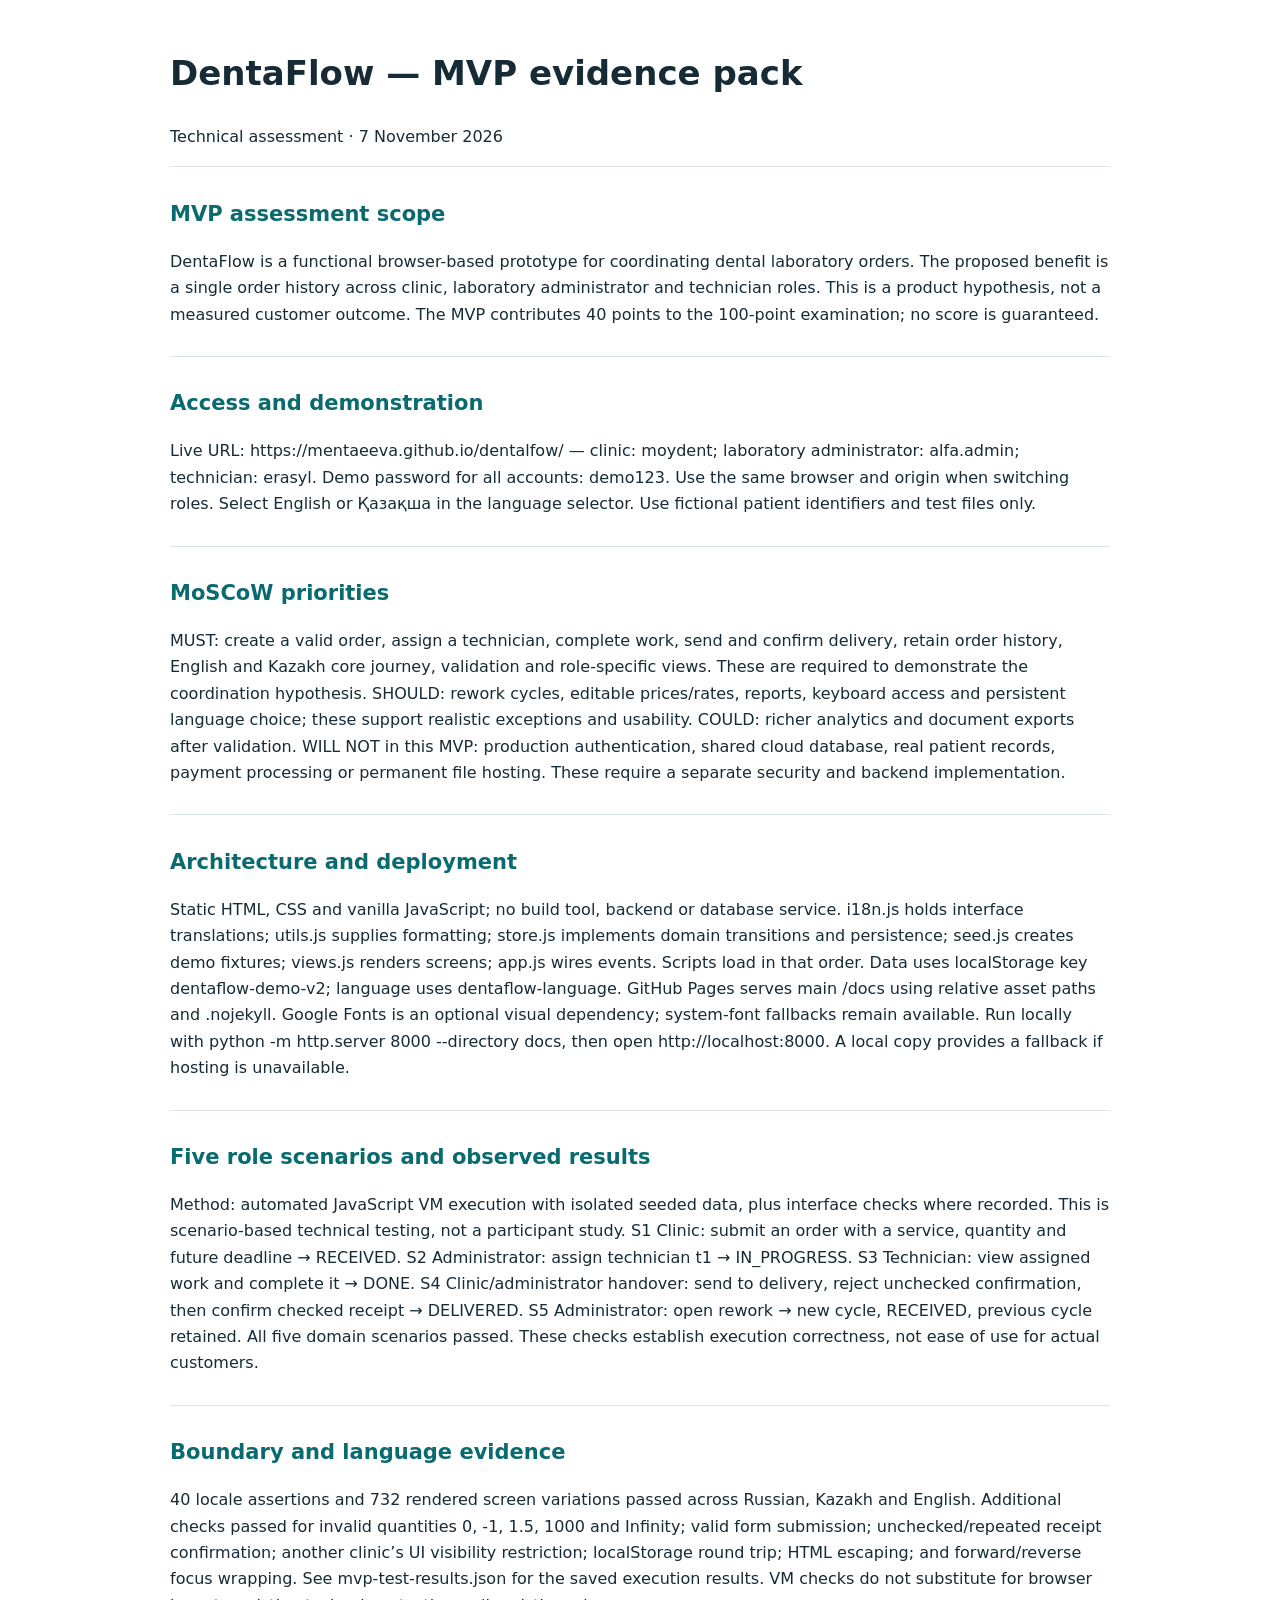
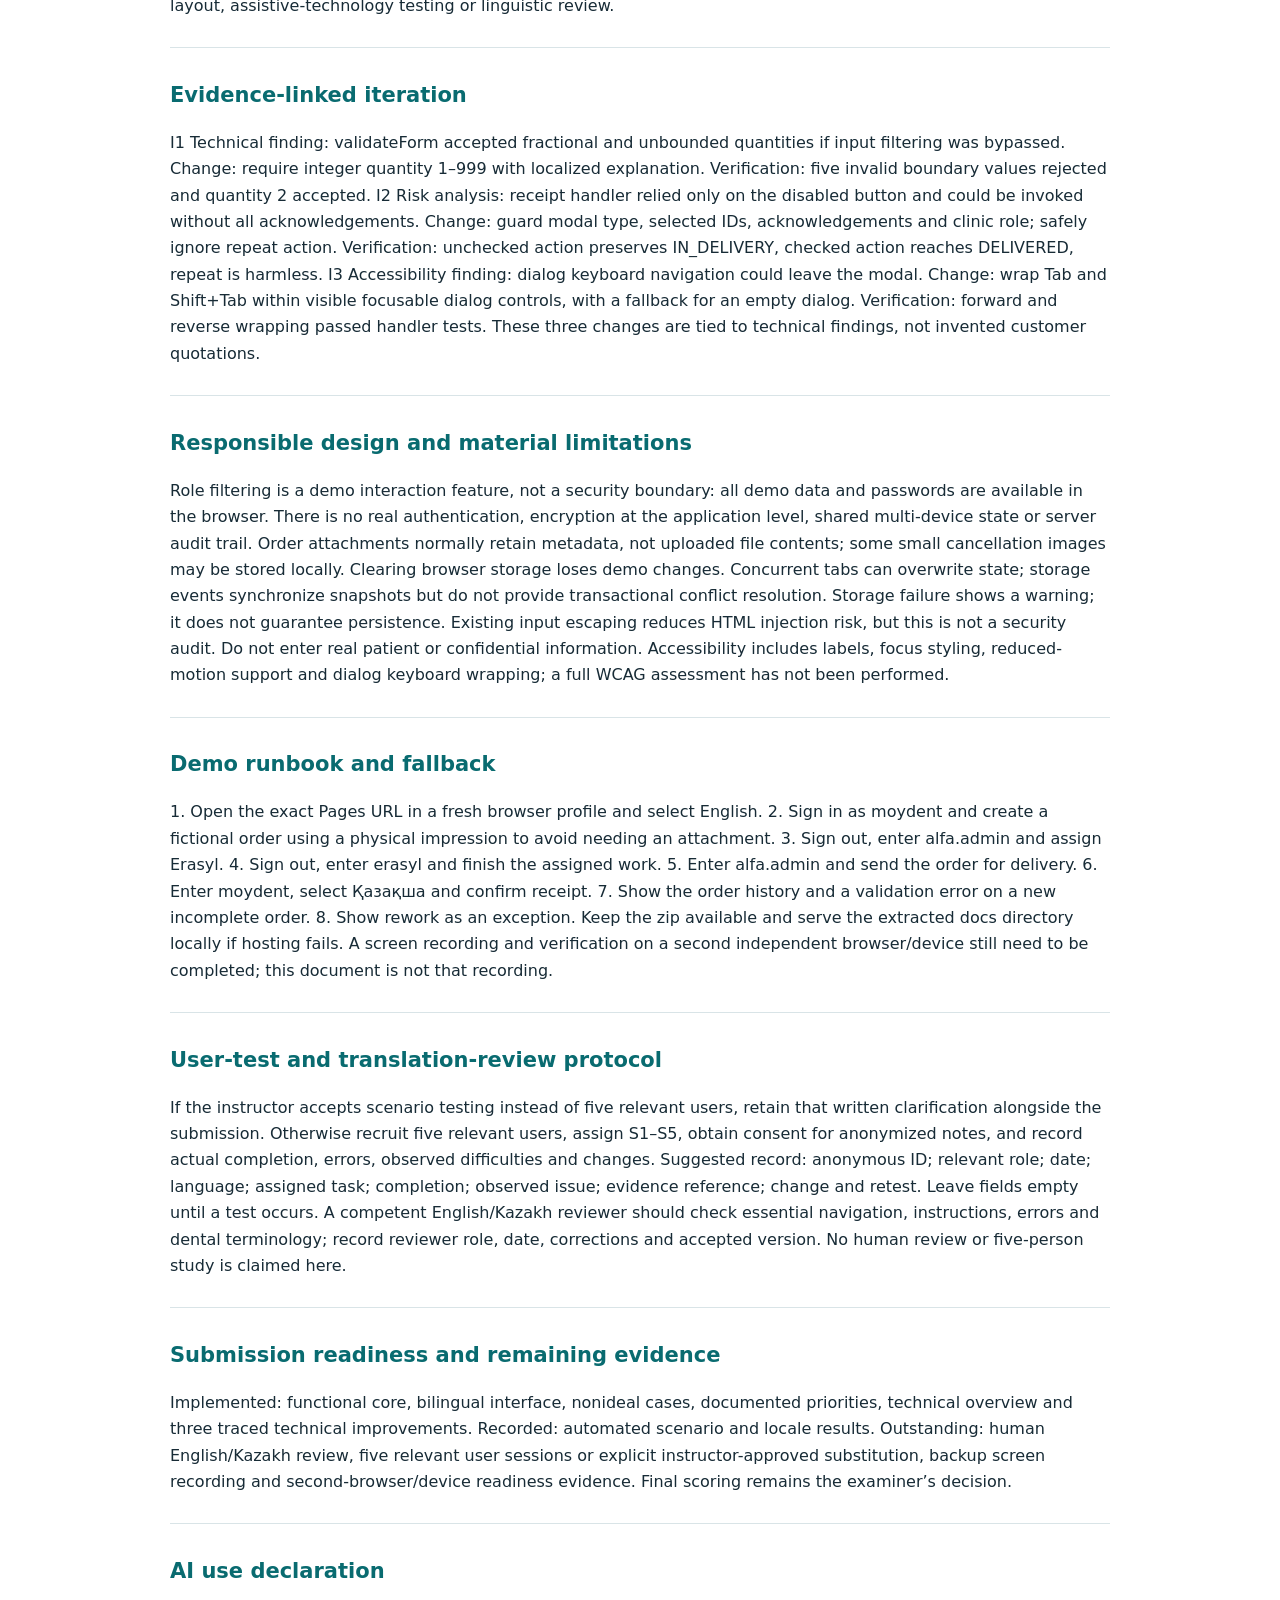
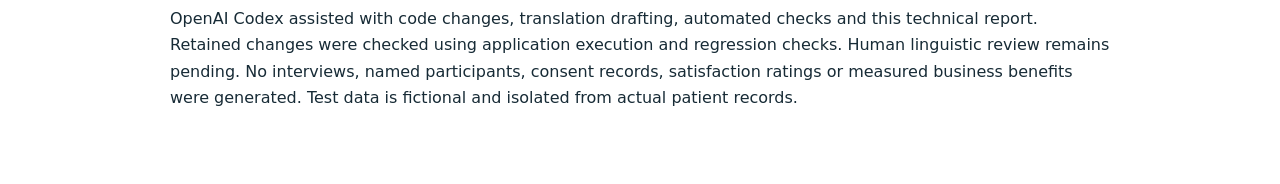
==== docs/MVP-evidence.html @ 579f5561 "Document MVP scope, technical checks, priorities and assessment evidence" ====
<!doctype html><html lang="en"><meta charset="utf-8"><meta name="viewport" content="width=device-width"><title>DentaFlow MVP evidence</title><style>body{font:16px/1.65 system-ui,sans-serif;color:#172b36;max-width:940px;margin:45px auto;padding:0 24px}h1{font-size:34px}h2{font-size:21px;color:#096b70}section{border-top:1px solid #d9e4e7;padding:12px 0}p{white-space:pre-line}@media print{body{font:11pt/1.45 serif;margin:0}section{break-inside:avoid}}</style><h1>DentaFlow — MVP evidence pack</h1><p>Technical assessment · 7 November 2026</p><section><h2>MVP assessment scope</h2><p>DentaFlow is a functional browser-based prototype for coordinating dental laboratory orders. The proposed benefit is a single order history across clinic, laboratory administrator and technician roles. This is a product hypothesis, not a measured customer outcome. The MVP contributes 40 points to the 100-point examination; no score is guaranteed.</p></section><section><h2>Access and demonstration</h2><p>Live URL: https://mentaeeva.github.io/dentalfow/ — clinic: moydent; laboratory administrator: alfa.admin; technician: erasyl. Demo password for all accounts: demo123. Use the same browser and origin when switching roles. Select English or Қазақша in the language selector. Use fictional patient identifiers and test files only.</p></section><section><h2>MoSCoW priorities</h2><p>MUST: create a valid order, assign a technician, complete work, send and confirm delivery, retain order history, English and Kazakh core journey, validation and role-specific views. These are required to demonstrate the coordination hypothesis. SHOULD: rework cycles, editable prices/rates, reports, keyboard access and persistent language choice; these support realistic exceptions and usability. COULD: richer analytics and document exports after validation. WILL NOT in this MVP: production authentication, shared cloud database, real patient records, payment processing or permanent file hosting. These require a separate security and backend implementation.</p></section><section><h2>Architecture and deployment</h2><p>Static HTML, CSS and vanilla JavaScript; no build tool, backend or database service. i18n.js holds interface translations; utils.js supplies formatting; store.js implements domain transitions and persistence; seed.js creates demo fixtures; views.js renders screens; app.js wires events. Scripts load in that order. Data uses localStorage key dentaflow-demo-v2; language uses dentaflow-language. GitHub Pages serves main /docs using relative asset paths and .nojekyll. Google Fonts is an optional visual dependency; system-font fallbacks remain available. Run locally with python -m http.server 8000 --directory docs, then open http://localhost:8000. A local copy provides a fallback if hosting is unavailable.</p></section><section><h2>Five role scenarios and observed results</h2><p>Method: automated JavaScript VM execution with isolated seeded data, plus interface checks where recorded. This is scenario-based technical testing, not a participant study. S1 Clinic: submit an order with a service, quantity and future deadline → RECEIVED. S2 Administrator: assign technician t1 → IN_PROGRESS. S3 Technician: view assigned work and complete it → DONE. S4 Clinic/administrator handover: send to delivery, reject unchecked confirmation, then confirm checked receipt → DELIVERED. S5 Administrator: open rework → new cycle, RECEIVED, previous cycle retained. All five domain scenarios passed. These checks establish execution correctness, not ease of use for actual customers.</p></section><section><h2>Boundary and language evidence</h2><p>40 locale assertions and 732 rendered screen variations passed across Russian, Kazakh and English. Additional checks passed for invalid quantities 0, -1, 1.5, 1000 and Infinity; valid form submission; unchecked/repeated receipt confirmation; another clinic’s UI visibility restriction; localStorage round trip; HTML escaping; and forward/reverse focus wrapping. See mvp-test-results.json for the saved execution results. VM checks do not substitute for browser layout, assistive-technology testing or linguistic review.</p></section><section><h2>Evidence-linked iteration</h2><p>I1 Technical finding: validateForm accepted fractional and unbounded quantities if input filtering was bypassed. Change: require integer quantity 1–999 with localized explanation. Verification: five invalid boundary values rejected and quantity 2 accepted. I2 Risk analysis: receipt handler relied only on the disabled button and could be invoked without all acknowledgements. Change: guard modal type, selected IDs, acknowledgements and clinic role; safely ignore repeat action. Verification: unchecked action preserves IN_DELIVERY, checked action reaches DELIVERED, repeat is harmless. I3 Accessibility finding: dialog keyboard navigation could leave the modal. Change: wrap Tab and Shift+Tab within visible focusable dialog controls, with a fallback for an empty dialog. Verification: forward and reverse wrapping passed handler tests. These three changes are tied to technical findings, not invented customer quotations.</p></section><section><h2>Responsible design and material limitations</h2><p>Role filtering is a demo interaction feature, not a security boundary: all demo data and passwords are available in the browser. There is no real authentication, encryption at the application level, shared multi-device state or server audit trail. Order attachments normally retain metadata, not uploaded file contents; some small cancellation images may be stored locally. Clearing browser storage loses demo changes. Concurrent tabs can overwrite state; storage events synchronize snapshots but do not provide transactional conflict resolution. Storage failure shows a warning; it does not guarantee persistence. Existing input escaping reduces HTML injection risk, but this is not a security audit. Do not enter real patient or confidential information. Accessibility includes labels, focus styling, reduced-motion support and dialog keyboard wrapping; a full WCAG assessment has not been performed.</p></section><section><h2>Demo runbook and fallback</h2><p>1. Open the exact Pages URL in a fresh browser profile and select English. 2. Sign in as moydent and create a fictional order using a physical impression to avoid needing an attachment. 3. Sign out, enter alfa.admin and assign Erasyl. 4. Sign out, enter erasyl and finish the assigned work. 5. Enter alfa.admin and send the order for delivery. 6. Enter moydent, select Қазақша and confirm receipt. 7. Show the order history and a validation error on a new incomplete order. 8. Show rework as an exception. Keep the zip available and serve the extracted docs directory locally if hosting fails. A screen recording and verification on a second independent browser/device still need to be completed; this document is not that recording.</p></section><section><h2>User-test and translation-review protocol</h2><p>If the instructor accepts scenario testing instead of five relevant users, retain that written clarification alongside the submission. Otherwise recruit five relevant users, assign S1–S5, obtain consent for anonymized notes, and record actual completion, errors, observed difficulties and changes. Suggested record: anonymous ID; relevant role; date; language; assigned task; completion; observed issue; evidence reference; change and retest. Leave fields empty until a test occurs. A competent English/Kazakh reviewer should check essential navigation, instructions, errors and dental terminology; record reviewer role, date, corrections and accepted version. No human review or five-person study is claimed here.</p></section><section><h2>Submission readiness and remaining evidence</h2><p>Implemented: functional core, bilingual interface, nonideal cases, documented priorities, technical overview and three traced technical improvements. Recorded: automated scenario and locale results. Outstanding: human English/Kazakh review, five relevant user sessions or explicit instructor-approved substitution, backup screen recording and second-browser/device readiness evidence. Final scoring remains the examiner’s decision.</p></section><section><h2>AI use declaration</h2><p>OpenAI Codex assisted with code changes, translation drafting, automated checks and this technical report. Retained changes were checked using application execution and regression checks. Human linguistic review remains pending. No interviews, named participants, consent records, satisfaction ratings or measured business benefits were generated. Test data is fictional and isolated from actual patient records.</p></section></html>
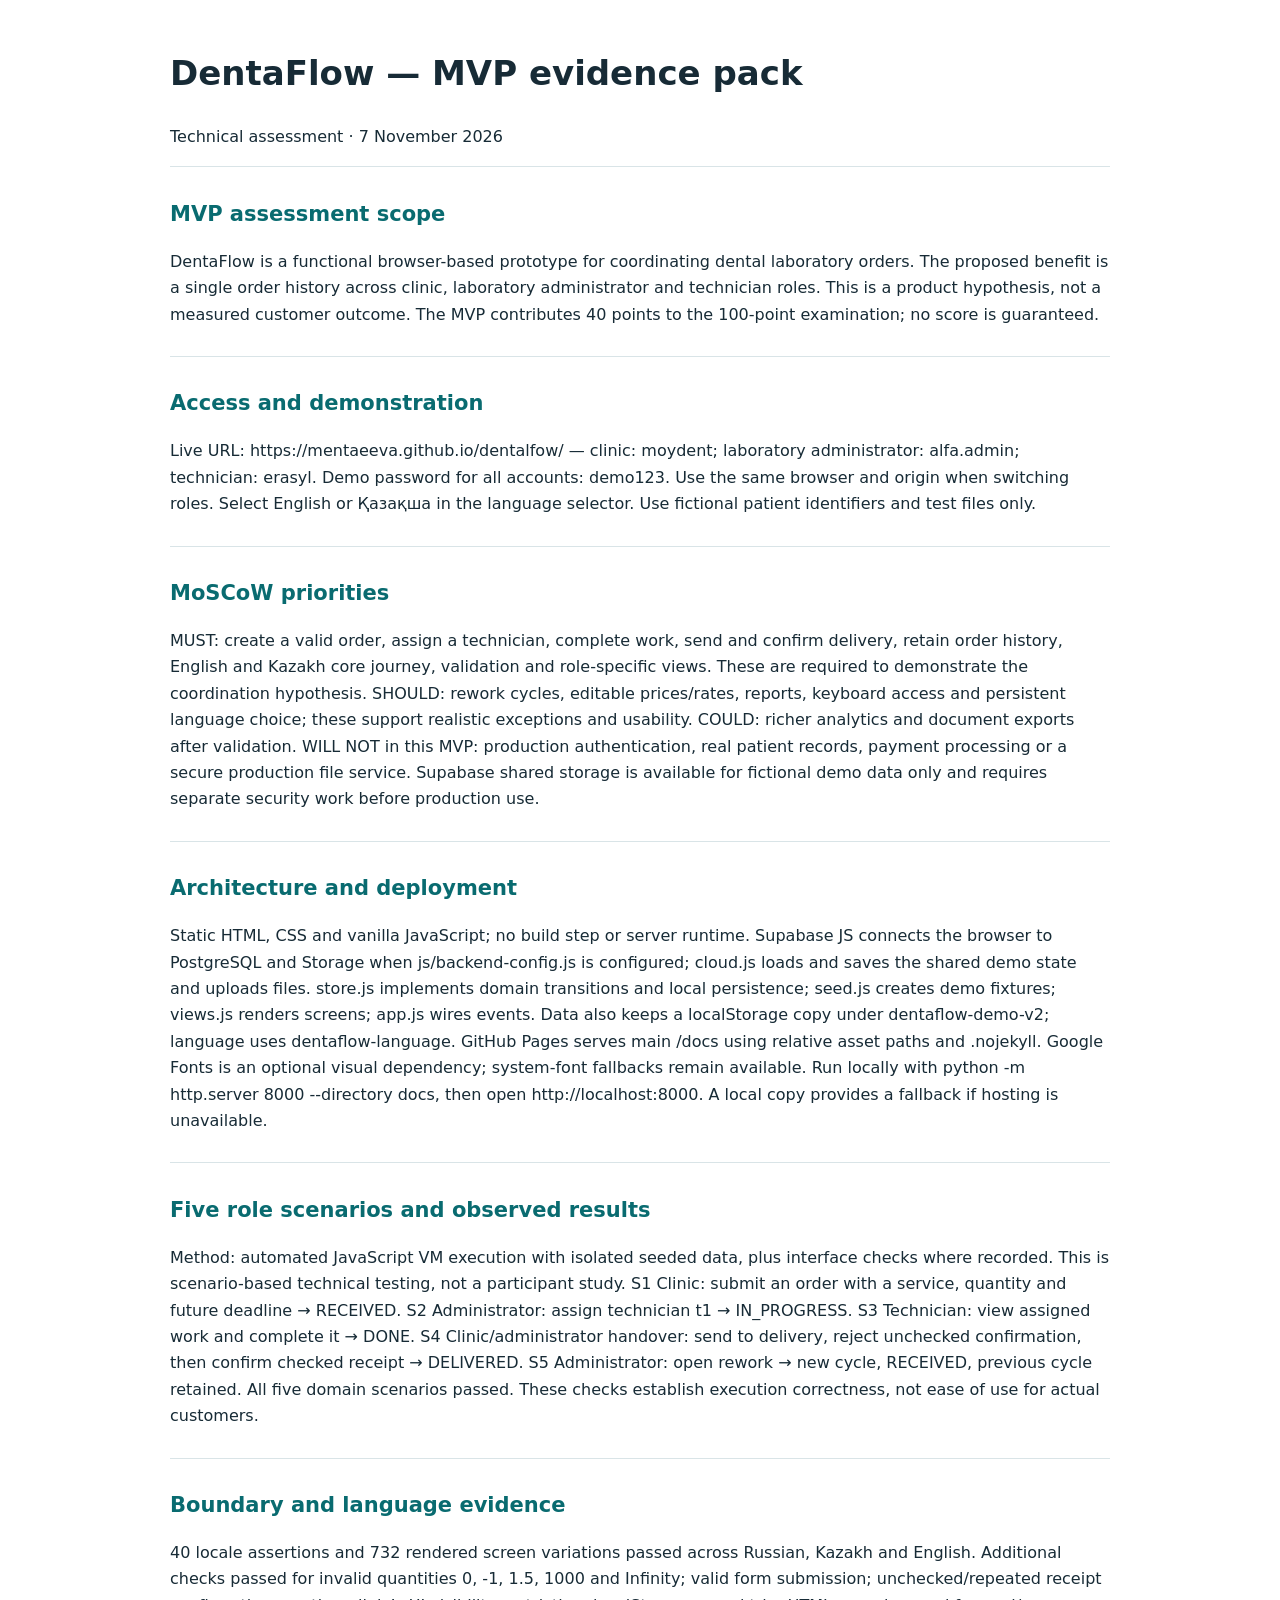
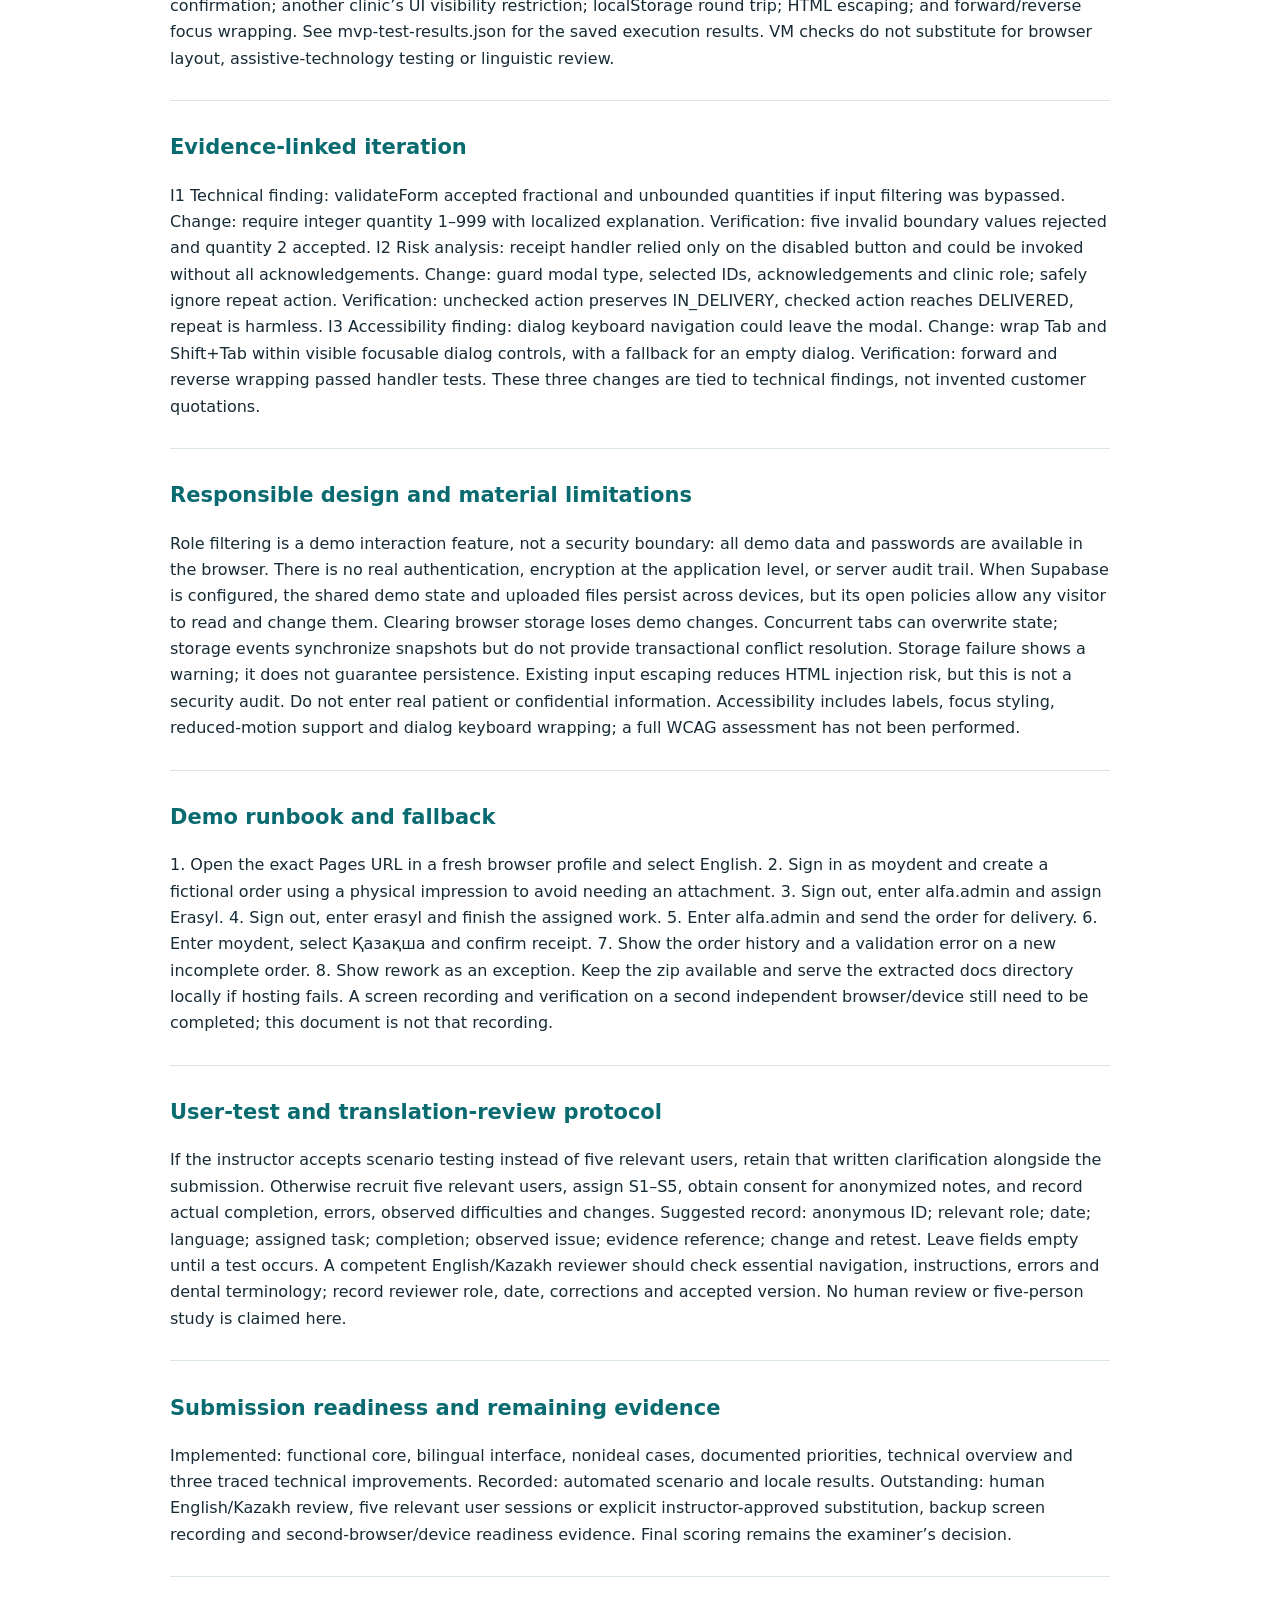
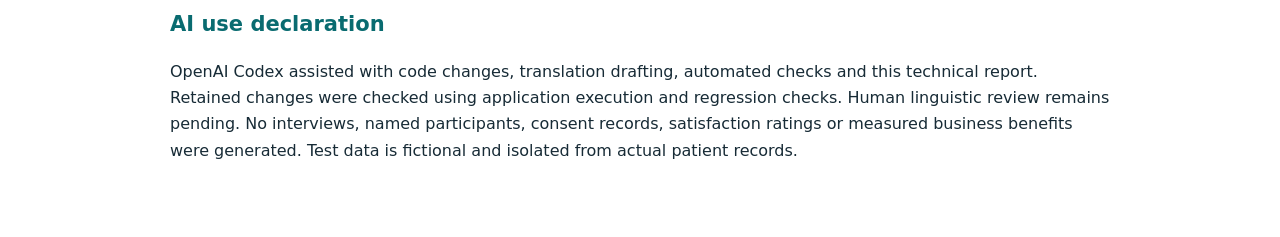
==== commit 5b393f71: "Add Supabase database and file storage for Pages" ====
--- a/docs/MVP-evidence.html
+++ b/docs/MVP-evidence.html
@@ -1 +1 @@
-<!doctype html><html lang="en"><meta charset="utf-8"><meta name="viewport" content="width=device-width"><title>DentaFlow MVP evidence</title><style>body{font:16px/1.65 system-ui,sans-serif;color:#172b36;max-width:940px;margin:45px auto;padding:0 24px}h1{font-size:34px}h2{font-size:21px;color:#096b70}section{border-top:1px solid #d9e4e7;padding:12px 0}p{white-space:pre-line}@media print{body{font:11pt/1.45 serif;margin:0}section{break-inside:avoid}}</style><h1>DentaFlow — MVP evidence pack</h1><p>Technical assessment · 7 November 2026</p><section><h2>MVP assessment scope</h2><p>DentaFlow is a functional browser-based prototype for coordinating dental laboratory orders. The proposed benefit is a single order history across clinic, laboratory administrator and technician roles. This is a product hypothesis, not a measured customer outcome. The MVP contributes 40 points to the 100-point examination; no score is guaranteed.</p></section><section><h2>Access and demonstration</h2><p>Live URL: https://mentaeeva.github.io/dentalfow/ — clinic: moydent; laboratory administrator: alfa.admin; technician: erasyl. Demo password for all accounts: demo123. Use the same browser and origin when switching roles. Select English or Қазақша in the language selector. Use fictional patient identifiers and test files only.</p></section><section><h2>MoSCoW priorities</h2><p>MUST: create a valid order, assign a technician, complete work, send and confirm delivery, retain order history, English and Kazakh core journey, validation and role-specific views. These are required to demonstrate the coordination hypothesis. SHOULD: rework cycles, editable prices/rates, reports, keyboard access and persistent language choice; these support realistic exceptions and usability. COULD: richer analytics and document exports after validation. WILL NOT in this MVP: production authentication, shared cloud database, real patient records, payment processing or permanent file hosting. These require a separate security and backend implementation.</p></section><section><h2>Architecture and deployment</h2><p>Static HTML, CSS and vanilla JavaScript; no build tool, backend or database service. i18n.js holds interface translations; utils.js supplies formatting; store.js implements domain transitions and persistence; seed.js creates demo fixtures; views.js renders screens; app.js wires events. Scripts load in that order. Data uses localStorage key dentaflow-demo-v2; language uses dentaflow-language. GitHub Pages serves main /docs using relative asset paths and .nojekyll. Google Fonts is an optional visual dependency; system-font fallbacks remain available. Run locally with python -m http.server 8000 --directory docs, then open http://localhost:8000. A local copy provides a fallback if hosting is unavailable.</p></section><section><h2>Five role scenarios and observed results</h2><p>Method: automated JavaScript VM execution with isolated seeded data, plus interface checks where recorded. This is scenario-based technical testing, not a participant study. S1 Clinic: submit an order with a service, quantity and future deadline → RECEIVED. S2 Administrator: assign technician t1 → IN_PROGRESS. S3 Technician: view assigned work and complete it → DONE. S4 Clinic/administrator handover: send to delivery, reject unchecked confirmation, then confirm checked receipt → DELIVERED. S5 Administrator: open rework → new cycle, RECEIVED, previous cycle retained. All five domain scenarios passed. These checks establish execution correctness, not ease of use for actual customers.</p></section><section><h2>Boundary and language evidence</h2><p>40 locale assertions and 732 rendered screen variations passed across Russian, Kazakh and English. Additional checks passed for invalid quantities 0, -1, 1.5, 1000 and Infinity; valid form submission; unchecked/repeated receipt confirmation; another clinic’s UI visibility restriction; localStorage round trip; HTML escaping; and forward/reverse focus wrapping. See mvp-test-results.json for the saved execution results. VM checks do not substitute for browser layout, assistive-technology testing or linguistic review.</p></section><section><h2>Evidence-linked iteration</h2><p>I1 Technical finding: validateForm accepted fractional and unbounded quantities if input filtering was bypassed. Change: require integer quantity 1–999 with localized explanation. Verification: five invalid boundary values rejected and quantity 2 accepted. I2 Risk analysis: receipt handler relied only on the disabled button and could be invoked without all acknowledgements. Change: guard modal type, selected IDs, acknowledgements and clinic role; safely ignore repeat action. Verification: unchecked action preserves IN_DELIVERY, checked action reaches DELIVERED, repeat is harmless. I3 Accessibility finding: dialog keyboard navigation could leave the modal. Change: wrap Tab and Shift+Tab within visible focusable dialog controls, with a fallback for an empty dialog. Verification: forward and reverse wrapping passed handler tests. These three changes are tied to technical findings, not invented customer quotations.</p></section><section><h2>Responsible design and material limitations</h2><p>Role filtering is a demo interaction feature, not a security boundary: all demo data and passwords are available in the browser. There is no real authentication, encryption at the application level, shared multi-device state or server audit trail. Order attachments normally retain metadata, not uploaded file contents; some small cancellation images may be stored locally. Clearing browser storage loses demo changes. Concurrent tabs can overwrite state; storage events synchronize snapshots but do not provide transactional conflict resolution. Storage failure shows a warning; it does not guarantee persistence. Existing input escaping reduces HTML injection risk, but this is not a security audit. Do not enter real patient or confidential information. Accessibility includes labels, focus styling, reduced-motion support and dialog keyboard wrapping; a full WCAG assessment has not been performed.</p></section><section><h2>Demo runbook and fallback</h2><p>1. Open the exact Pages URL in a fresh browser profile and select English. 2. Sign in as moydent and create a fictional order using a physical impression to avoid needing an attachment. 3. Sign out, enter alfa.admin and assign Erasyl. 4. Sign out, enter erasyl and finish the assigned work. 5. Enter alfa.admin and send the order for delivery. 6. Enter moydent, select Қазақша and confirm receipt. 7. Show the order history and a validation error on a new incomplete order. 8. Show rework as an exception. Keep the zip available and serve the extracted docs directory locally if hosting fails. A screen recording and verification on a second independent browser/device still need to be completed; this document is not that recording.</p></section><section><h2>User-test and translation-review protocol</h2><p>If the instructor accepts scenario testing instead of five relevant users, retain that written clarification alongside the submission. Otherwise recruit five relevant users, assign S1–S5, obtain consent for anonymized notes, and record actual completion, errors, observed difficulties and changes. Suggested record: anonymous ID; relevant role; date; language; assigned task; completion; observed issue; evidence reference; change and retest. Leave fields empty until a test occurs. A competent English/Kazakh reviewer should check essential navigation, instructions, errors and dental terminology; record reviewer role, date, corrections and accepted version. No human review or five-person study is claimed here.</p></section><section><h2>Submission readiness and remaining evidence</h2><p>Implemented: functional core, bilingual interface, nonideal cases, documented priorities, technical overview and three traced technical improvements. Recorded: automated scenario and locale results. Outstanding: human English/Kazakh review, five relevant user sessions or explicit instructor-approved substitution, backup screen recording and second-browser/device readiness evidence. Final scoring remains the examiner’s decision.</p></section><section><h2>AI use declaration</h2><p>OpenAI Codex assisted with code changes, translation drafting, automated checks and this technical report. Retained changes were checked using application execution and regression checks. Human linguistic review remains pending. No interviews, named participants, consent records, satisfaction ratings or measured business benefits were generated. Test data is fictional and isolated from actual patient records.</p></section></html>+<!doctype html><html lang="en"><meta charset="utf-8"><meta name="viewport" content="width=device-width"><title>DentaFlow MVP evidence</title><style>body{font:16px/1.65 system-ui,sans-serif;color:#172b36;max-width:940px;margin:45px auto;padding:0 24px}h1{font-size:34px}h2{font-size:21px;color:#096b70}section{border-top:1px solid #d9e4e7;padding:12px 0}p{white-space:pre-line}@media print{body{font:11pt/1.45 serif;margin:0}section{break-inside:avoid}}</style><h1>DentaFlow — MVP evidence pack</h1><p>Technical assessment · 7 November 2026</p><section><h2>MVP assessment scope</h2><p>DentaFlow is a functional browser-based prototype for coordinating dental laboratory orders. The proposed benefit is a single order history across clinic, laboratory administrator and technician roles. This is a product hypothesis, not a measured customer outcome. The MVP contributes 40 points to the 100-point examination; no score is guaranteed.</p></section><section><h2>Access and demonstration</h2><p>Live URL: https://mentaeeva.github.io/dentalfow/ — clinic: moydent; laboratory administrator: alfa.admin; technician: erasyl. Demo password for all accounts: demo123. Use the same browser and origin when switching roles. Select English or Қазақша in the language selector. Use fictional patient identifiers and test files only.</p></section><section><h2>MoSCoW priorities</h2><p>MUST: create a valid order, assign a technician, complete work, send and confirm delivery, retain order history, English and Kazakh core journey, validation and role-specific views. These are required to demonstrate the coordination hypothesis. SHOULD: rework cycles, editable prices/rates, reports, keyboard access and persistent language choice; these support realistic exceptions and usability. COULD: richer analytics and document exports after validation. WILL NOT in this MVP: production authentication, real patient records, payment processing or a secure production file service. Supabase shared storage is available for fictional demo data only and requires separate security work before production use.</p></section><section><h2>Architecture and deployment</h2><p>Static HTML, CSS and vanilla JavaScript; no build step or server runtime. Supabase JS connects the browser to PostgreSQL and Storage when js/backend-config.js is configured; cloud.js loads and saves the shared demo state and uploads files. store.js implements domain transitions and local persistence; seed.js creates demo fixtures; views.js renders screens; app.js wires events. Data also keeps a localStorage copy under dentaflow-demo-v2; language uses dentaflow-language. GitHub Pages serves main /docs using relative asset paths and .nojekyll. Google Fonts is an optional visual dependency; system-font fallbacks remain available. Run locally with python -m http.server 8000 --directory docs, then open http://localhost:8000. A local copy provides a fallback if hosting is unavailable.</p></section><section><h2>Five role scenarios and observed results</h2><p>Method: automated JavaScript VM execution with isolated seeded data, plus interface checks where recorded. This is scenario-based technical testing, not a participant study. S1 Clinic: submit an order with a service, quantity and future deadline → RECEIVED. S2 Administrator: assign technician t1 → IN_PROGRESS. S3 Technician: view assigned work and complete it → DONE. S4 Clinic/administrator handover: send to delivery, reject unchecked confirmation, then confirm checked receipt → DELIVERED. S5 Administrator: open rework → new cycle, RECEIVED, previous cycle retained. All five domain scenarios passed. These checks establish execution correctness, not ease of use for actual customers.</p></section><section><h2>Boundary and language evidence</h2><p>40 locale assertions and 732 rendered screen variations passed across Russian, Kazakh and English. Additional checks passed for invalid quantities 0, -1, 1.5, 1000 and Infinity; valid form submission; unchecked/repeated receipt confirmation; another clinic’s UI visibility restriction; localStorage round trip; HTML escaping; and forward/reverse focus wrapping. See mvp-test-results.json for the saved execution results. VM checks do not substitute for browser layout, assistive-technology testing or linguistic review.</p></section><section><h2>Evidence-linked iteration</h2><p>I1 Technical finding: validateForm accepted fractional and unbounded quantities if input filtering was bypassed. Change: require integer quantity 1–999 with localized explanation. Verification: five invalid boundary values rejected and quantity 2 accepted. I2 Risk analysis: receipt handler relied only on the disabled button and could be invoked without all acknowledgements. Change: guard modal type, selected IDs, acknowledgements and clinic role; safely ignore repeat action. Verification: unchecked action preserves IN_DELIVERY, checked action reaches DELIVERED, repeat is harmless. I3 Accessibility finding: dialog keyboard navigation could leave the modal. Change: wrap Tab and Shift+Tab within visible focusable dialog controls, with a fallback for an empty dialog. Verification: forward and reverse wrapping passed handler tests. These three changes are tied to technical findings, not invented customer quotations.</p></section><section><h2>Responsible design and material limitations</h2><p>Role filtering is a demo interaction feature, not a security boundary: all demo data and passwords are available in the browser. There is no real authentication, encryption at the application level, or server audit trail. When Supabase is configured, the shared demo state and uploaded files persist across devices, but its open policies allow any visitor to read and change them. Clearing browser storage loses demo changes. Concurrent tabs can overwrite state; storage events synchronize snapshots but do not provide transactional conflict resolution. Storage failure shows a warning; it does not guarantee persistence. Existing input escaping reduces HTML injection risk, but this is not a security audit. Do not enter real patient or confidential information. Accessibility includes labels, focus styling, reduced-motion support and dialog keyboard wrapping; a full WCAG assessment has not been performed.</p></section><section><h2>Demo runbook and fallback</h2><p>1. Open the exact Pages URL in a fresh browser profile and select English. 2. Sign in as moydent and create a fictional order using a physical impression to avoid needing an attachment. 3. Sign out, enter alfa.admin and assign Erasyl. 4. Sign out, enter erasyl and finish the assigned work. 5. Enter alfa.admin and send the order for delivery. 6. Enter moydent, select Қазақша and confirm receipt. 7. Show the order history and a validation error on a new incomplete order. 8. Show rework as an exception. Keep the zip available and serve the extracted docs directory locally if hosting fails. A screen recording and verification on a second independent browser/device still need to be completed; this document is not that recording.</p></section><section><h2>User-test and translation-review protocol</h2><p>If the instructor accepts scenario testing instead of five relevant users, retain that written clarification alongside the submission. Otherwise recruit five relevant users, assign S1–S5, obtain consent for anonymized notes, and record actual completion, errors, observed difficulties and changes. Suggested record: anonymous ID; relevant role; date; language; assigned task; completion; observed issue; evidence reference; change and retest. Leave fields empty until a test occurs. A competent English/Kazakh reviewer should check essential navigation, instructions, errors and dental terminology; record reviewer role, date, corrections and accepted version. No human review or five-person study is claimed here.</p></section><section><h2>Submission readiness and remaining evidence</h2><p>Implemented: functional core, bilingual interface, nonideal cases, documented priorities, technical overview and three traced technical improvements. Recorded: automated scenario and locale results. Outstanding: human English/Kazakh review, five relevant user sessions or explicit instructor-approved substitution, backup screen recording and second-browser/device readiness evidence. Final scoring remains the examiner’s decision.</p></section><section><h2>AI use declaration</h2><p>OpenAI Codex assisted with code changes, translation drafting, automated checks and this technical report. Retained changes were checked using application execution and regression checks. Human linguistic review remains pending. No interviews, named participants, consent records, satisfaction ratings or measured business benefits were generated. Test data is fictional and isolated from actual patient records.</p></section></html>
